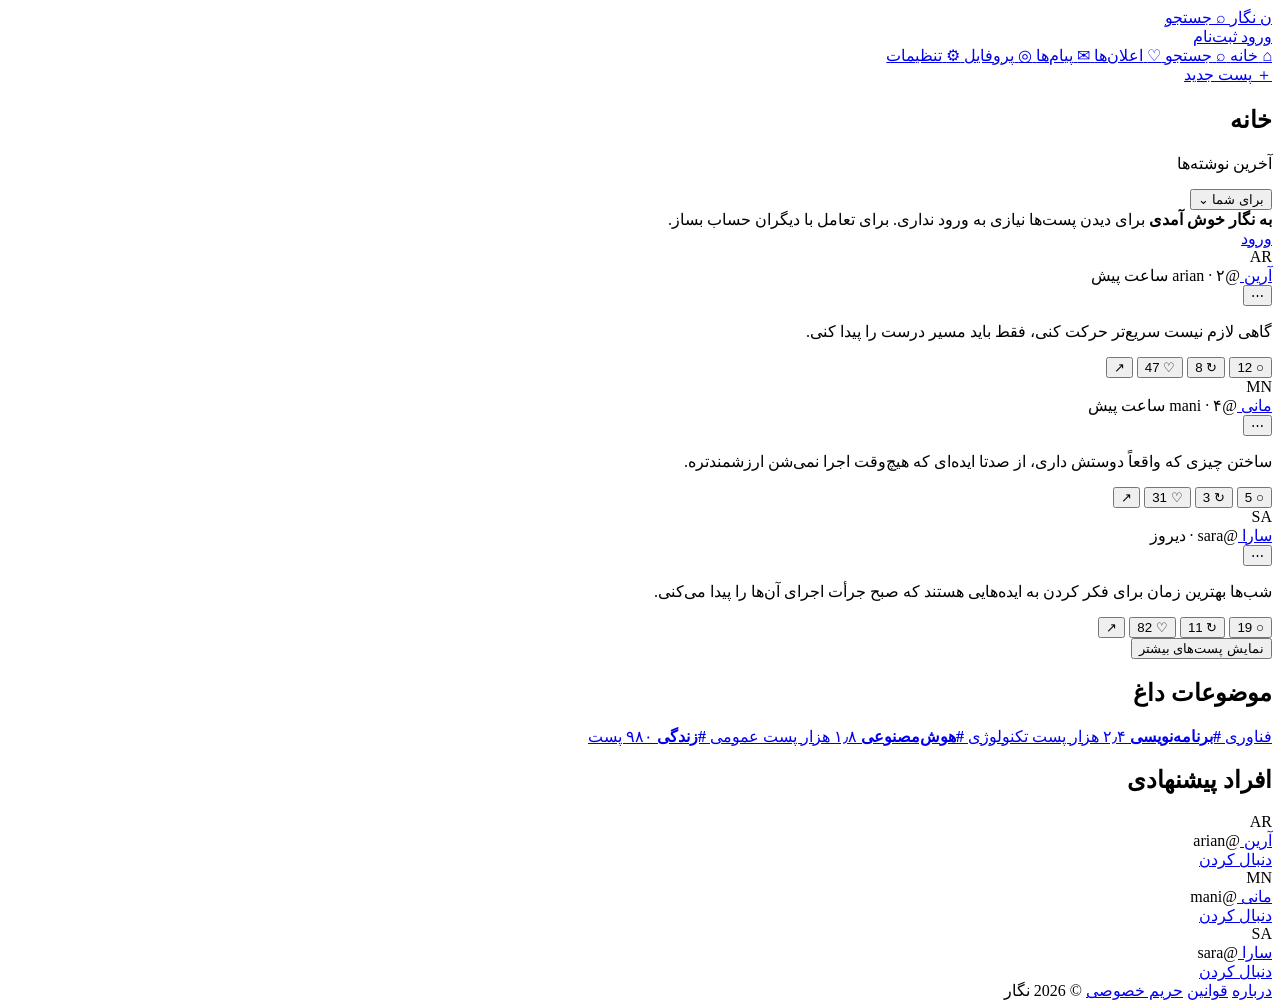
==== index.html @ 7cd040e2 "Create index.html with Persian social network homepage" ====
<!DOCTYPE html>
<html lang="fa" dir="rtl">

<head>
    <meta charset="UTF-8">
    <meta name="viewport" content="width=device-width, initial-scale=1.0">

    <title>نگار — خانه</title>

    <meta
        name="description"
        content="نگار — یک شبکه اجتماعی ساده برای اشتراک‌گذاری افکار و گفتگو."
    >

    <link rel="stylesheet" href="css/style.css">
</head>

<body>

    <div class="app">

        <!-- =========================
             HEADER
        ========================== -->
        <header class="site-header">

            <div class="header-inner">

                <a href="index.html" class="brand" aria-label="صفحه اصلی">
                    <span class="brand-mark">ن</span>
                    <span class="brand-name">نگار</span>
                </a>

                <a href="search.html" class="header-search">
                    <span class="header-search-icon">⌕</span>
                    <span class="header-search-text">جستجو</span>
                </a>

                <div class="header-actions">

                    <a href="login.html" class="header-login">
                        ورود
                    </a>

                    <a href="login.html" class="header-signup">
                        ثبت‌نام
                    </a>

                </div>

            </div>

        </header>


        <!-- =========================
             MAIN
        ========================== -->
        <main class="main-layout">


            <!-- =========================
                 SIDEBAR
            ========================== -->
            <aside class="sidebar">

                <nav class="main-nav" aria-label="منوی اصلی">

                    <a href="index.html" class="nav-item active">
                        <span class="nav-icon">⌂</span>
                        <span class="nav-label">خانه</span>
                    </a>

                    <a href="search.html" class="nav-item">
                        <span class="nav-icon">⌕</span>
                        <span class="nav-label">جستجو</span>
                    </a>

                    <a href="login.html" class="nav-item">
                        <span class="nav-icon">♡</span>
                        <span class="nav-label">اعلان‌ها</span>
                    </a>

                    <a href="login.html" class="nav-item">
                        <span class="nav-icon">✉</span>
                        <span class="nav-label">پیام‌ها</span>
                    </a>

                    <a href="profile.html" class="nav-item">
                        <span class="nav-icon">◎</span>
                        <span class="nav-label">پروفایل</span>
                    </a>

                    <a href="login.html" class="nav-item">
                        <span class="nav-icon">⚙</span>
                        <span class="nav-label">تنظیمات</span>
                    </a>

                </nav>


                <a href="login.html" class="create-post-button">
                    <span class="create-post-icon">＋</span>
                    <span>پست جدید</span>
                </a>

            </aside>


            <!-- =========================
                 FEED
            ========================== -->
            <section class="feed" aria-label="فید پست‌ها">

                <div class="feed-header">

                    <div>
                        <h1>خانه</h1>
                        <p>آخرین نوشته‌ها</p>
                    </div>

                    <button
                        type="button"
                        class="feed-filter"
                        aria-label="تغییر فیلتر فید"
                    >
                        برای شما
                        <span>⌄</span>
                    </button>

                </div>


                <!-- =========================
                     GUEST NOTICE
                ========================== -->
                <div class="guest-notice">

                    <div class="guest-notice-content">

                        <strong>به نگار خوش آمدی</strong>

                        <span>
                            برای دیدن پست‌ها نیازی به ورود نداری.
                            برای تعامل با دیگران حساب بساز.
                        </span>

                    </div>

                    <a href="login.html" class="guest-notice-action">
                        ورود
                    </a>

                </div>


                <!-- =========================
                     POSTS
                ========================== -->
                <div class="posts">


                    <!-- POST 01 -->
                    <article class="post" data-post-id="1">

                        <div class="post-avatar">
                            <span>AR</span>
                        </div>

                        <div class="post-content">

                            <header class="post-header">

                                <div class="post-author">

                                    <a href="profile.html" class="author-name">
                                        آرین
                                    </a>

                                    <span class="author-username">
                                        @arian
                                    </span>

                                    <span class="post-dot">·</span>

                                    <time datetime="2026-09-11T10:30:00">
                                        ۲ ساعت پیش
                                    </time>

                                </div>

                                <button
                                    type="button"
                                    class="post-more"
                                    aria-label="گزینه‌های بیشتر"
                                >
                                    ⋯
                                </button>

                            </header>


                            <div class="post-text">

                                <p>
                                    گاهی لازم نیست سریع‌تر حرکت کنی،
                                    فقط باید مسیر درست را پیدا کنی.
                                </p>

                            </div>


                            <footer class="post-actions">

                                <button
                                    type="button"
                                    class="post-action comment-action"
                                    data-action="comment"
                                >
                                    <span class="action-icon">○</span>
                                    <span class="action-count">12</span>
                                </button>

                                <button
                                    type="button"
                                    class="post-action repost-action"
                                    data-action="repost"
                                >
                                    <span class="action-icon">↻</span>
                                    <span class="action-count">8</span>
                                </button>

                                <button
                                    type="button"
                                    class="post-action like-action"
                                    data-action="like"
                                >
                                    <span class="action-icon">♡</span>
                                    <span class="action-count">47</span>
                                </button>

                                <button
                                    type="button"
                                    class="post-action share-action"
                                    data-action="share"
                                    aria-label="اشتراک‌گذاری"
                                >
                                    <span class="action-icon">↗</span>
                                </button>

                            </footer>

                        </div>

                    </article>


                    <!-- POST 02 -->
                    <article class="post" data-post-id="2">

                        <div class="post-avatar">
                            <span>MN</span>
                        </div>

                        <div class="post-content">

                            <header class="post-header">

                                <div class="post-author">

                                    <a href="profile.html" class="author-name">
                                        مانی
                                    </a>

                                    <span class="author-username">
                                        @mani
                                    </span>

                                    <span class="post-dot">·</span>

                                    <time datetime="2026-09-11T08:15:00">
                                        ۴ ساعت پیش
                                    </time>

                                </div>

                                <button
                                    type="button"
                                    class="post-more"
                                    aria-label="گزینه‌های بیشتر"
                                >
                                    ⋯
                                </button>

                            </header>


                            <div class="post-text">

                                <p>
                                    ساختن چیزی که واقعاً دوستش داری،
                                    از صدتا ایده‌ای که هیچ‌وقت اجرا نمی‌شن
                                    ارزشمندتره.
                                </p>

                            </div>


                            <footer class="post-actions">

                                <button
                                    type="button"
                                    class="post-action comment-action"
                                    data-action="comment"
                                >
                                    <span class="action-icon">○</span>
                                    <span class="action-count">5</span>
                                </button>

                                <button
                                    type="button"
                                    class="post-action repost-action"
                                    data-action="repost"
                                >
                                    <span class="action-icon">↻</span>
                                    <span class="action-count">3</span>
                                </button>

                                <button
                                    type="button"
                                    class="post-action like-action"
                                    data-action="like"
                                >
                                    <span class="action-icon">♡</span>
                                    <span class="action-count">31</span>
                                </button>

                                <button
                                    type="button"
                                    class="post-action share-action"
                                    data-action="share"
                                    aria-label="اشتراک‌گذاری"
                                >
                                    <span class="action-icon">↗</span>
                                </button>

                            </footer>

                        </div>

                    </article>


                    <!-- POST 03 -->
                    <article class="post" data-post-id="3">

                        <div class="post-avatar">
                            <span>SA</span>
                        </div>

                        <div class="post-content">

                            <header class="post-header">

                                <div class="post-author">

                                    <a href="profile.html" class="author-name">
                                        سارا
                                    </a>

                                    <span class="author-username">
                                        @sara
                                    </span>

                                    <span class="post-dot">·</span>

                                    <time datetime="2026-09-10T21:45:00">
                                        دیروز
                                    </time>

                                </div>

                                <button
                                    type="button"
                                    class="post-more"
                                    aria-label="گزینه‌های بیشتر"
                                >
                                    ⋯
                                </button>

                            </header>


                            <div class="post-text">

                                <p>
                                    شب‌ها بهترین زمان برای فکر کردن به
                                    ایده‌هایی هستند که صبح جرأت اجرای آن‌ها
                                    را پیدا می‌کنی.
                                </p>

                            </div>


                            <footer class="post-actions">

                                <button
                                    type="button"
                                    class="post-action comment-action"
                                    data-action="comment"
                                >
                                    <span class="action-icon">○</span>
                                    <span class="action-count">19</span>
                                </button>

                                <button
                                    type="button"
                                    class="post-action repost-action"
                                    data-action="repost"
                                >
                                    <span class="action-icon">↻</span>
                                    <span class="action-count">11</span>
                                </button>

                                <button
                                    type="button"
                                    class="post-action like-action"
                                    data-action="like"
                                >
                                    <span class="action-icon">♡</span>
                                    <span class="action-count">82</span>
                                </button>

                                <button
                                    type="button"
                                    class="post-action share-action"
                                    data-action="share"
                                    aria-label="اشتراک‌گذاری"
                                >
                                    <span class="action-icon">↗</span>
                                </button>

                            </footer>

                        </div>

                    </article>

                </div>


                <div class="feed-loading">

                    <button
                        type="button"
                        class="load-more"
                    >
                        نمایش پست‌های بیشتر
                    </button>

                </div>

            </section>


            <!-- =========================
                 RIGHT PANEL
            ========================== -->
            <aside class="right-panel">


                <!-- TRENDING -->
                <section class="panel-card">

                    <div class="panel-header">
                        <h2>موضوعات داغ</h2>
                    </div>


                    <a href="search.html?q=برنامه‌نویسی" class="trend-item">

                        <span class="trend-category">
                            فناوری
                        </span>

                        <strong>
                            #برنامه‌نویسی
                        </strong>

                        <span class="trend-count">
                            ۲٫۴ هزار پست
                        </span>

                    </a>


                    <a href="search.html?q=هوش‌مصنوعی" class="trend-item">

                        <span class="trend-category">
                            تکنولوژی
                        </span>

                        <strong>
                            #هوش‌مصنوعی
                        </strong>

                        <span class="trend-count">
                            ۱٫۸ هزار پست
                        </span>

                    </a>


                    <a href="search.html?q=زندگی" class="trend-item">

                        <span class="trend-category">
                            عمومی
                        </span>

                        <strong>
                            #زندگی
                        </strong>

                        <span class="trend-count">
                            ۹۸۰ پست
                        </span>

                    </a>

                </section>


                <!-- SUGGESTED USERS -->
                <section class="panel-card">

                    <div class="panel-header">
                        <h2>افراد پیشنهادی</h2>
                    </div>


                    <div class="suggested-user">

                        <div class="suggested-avatar">
                            AR
                        </div>

                        <div class="suggested-info">

                            <a href="profile.html">
                                آرین
                            </a>

                            <span>
                                @arian
                            </span>

                        </div>

                        <a href="login.html" class="follow-button">
                            دنبال کردن
                        </a>

                    </div>


                    <div class="suggested-user">

                        <div class="suggested-avatar">
                            MN
                        </div>

                        <div class="suggested-info">

                            <a href="profile.html">
                                مانی
                            </a>

                            <span>
                                @mani
                            </span>

                        </div>

                        <a href="login.html" class="follow-button">
                            دنبال کردن
                        </a>

                    </div>


                    <div class="suggested-user">

                        <div class="suggested-avatar">
                            SA
                        </div>

                        <div class="suggested-info">

                            <a href="profile.html">
                                سارا
                            </a>

                            <span>
                                @sara
                            </span>

                        </div>

                        <a href="login.html" class="follow-button">
                            دنبال کردن
                        </a>

                    </div>

                </section>


                <!-- FOOTER -->
                <footer class="site-footer">

                    <a href="#">درباره</a>
                    <a href="#">قوانین</a>
                    <a href="#">حریم خصوصی</a>

                    <span>
                        © 2026 نگار
                    </span>

                </footer>

            </aside>

        </main>

    </div>


    <!-- =========================
         LOGIN REQUIRED MODAL
    ========================== -->
    <div
        class="modal-overlay"
        id="login-modal"
        hidden
        aria-hidden="true"
    >

        <div
            class="modal"
            role="dialog"
            aria-modal="true"
            aria-labelledby="login-modal-title"
        >

            <button
                type="button"
                class="modal-close"
                aria-label="بستن"
            >
                ×
            </button>

            <div class="modal-icon">
                ن
            </div>

            <h2 id="login-modal-title">
                برای ادامه وارد شو
            </h2>

            <p>
                برای لایک، کامنت، دنبال کردن و استفاده از امکانات بیشتر
                باید وارد حساب کاربری خودت شوی.
            </p>

            <div class="modal-actions">

                <a href="login.html" class="modal-primary">
                    ورود
                </a>

                <a href="login.html" class="modal-secondary">
                    ساخت حساب
                </a>

            </div>

        </div>

    </div>


    <script src="js/app.js" defer></script>

</body>

</html>
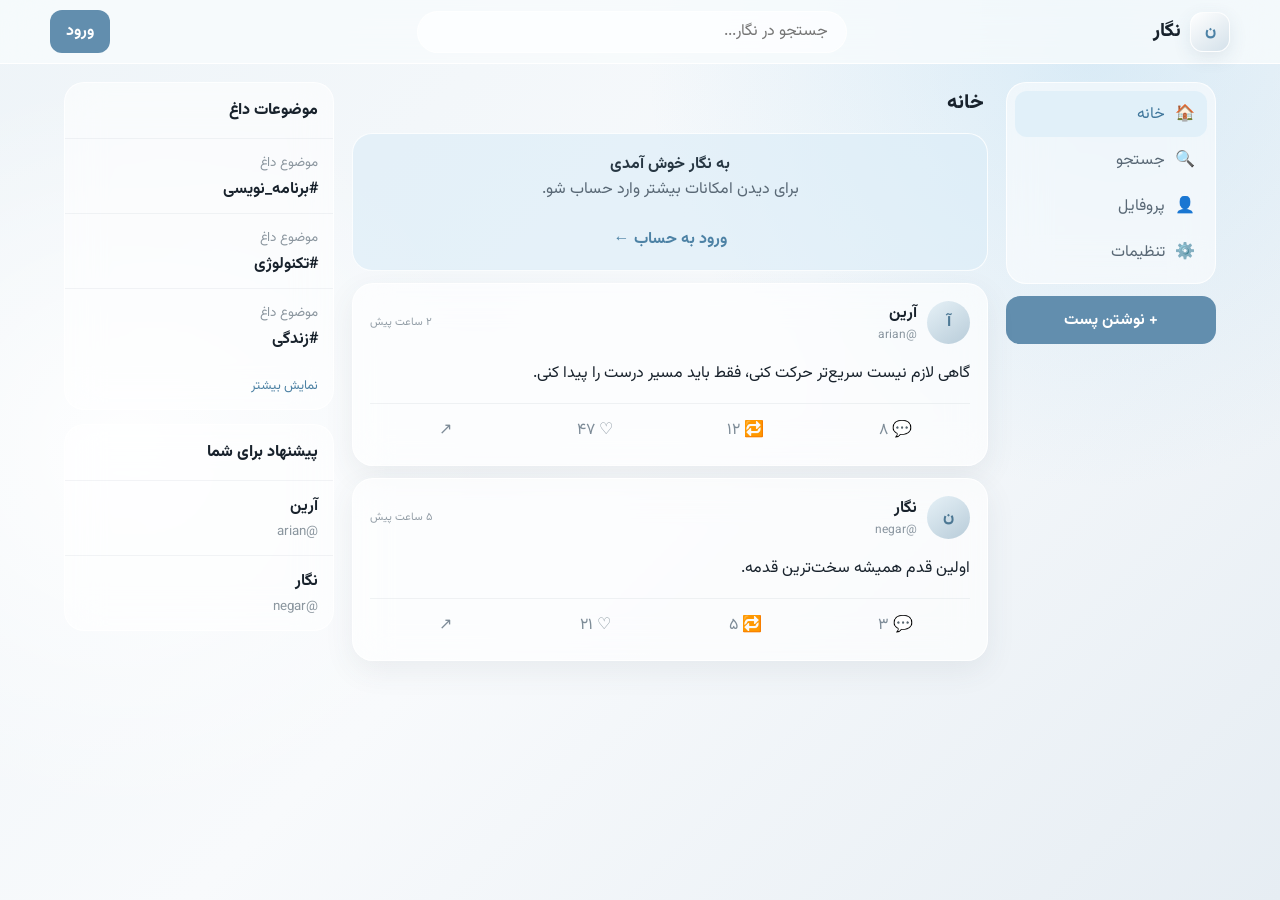
==== commit 3111e6c3: "Update index.html" ====
--- a/index.html
+++ b/index.html
@@ -1,697 +1,693 @@
 <!DOCTYPE html>
 <html lang="fa" dir="rtl">
-
 <head>
-    <meta charset="UTF-8">
-    <meta name="viewport" content="width=device-width, initial-scale=1.0">
-
-    <title>نگار — خانه</title>
-
-    <meta
-        name="description"
-        content="نگار — یک شبکه اجتماعی ساده برای اشتراک‌گذاری افکار و گفتگو."
-    >
-
-    <link rel="stylesheet" href="css/style.css">
+<meta charset="UTF-8">
+<meta name="viewport" content="width=device-width, initial-scale=1.0">
+<meta name="theme-color" content="#edf3f8">
+<title>نگار | خانه</title>
+
+<style>
+@import url('https://fonts.googleapis.com/css2?family=Vazirmatn:wght@400;500;600;700;800&display=swap');
+
+*{
+    box-sizing:border-box;
+    margin:0;
+    padding:0;
+}
+
+html,body{
+    width:100%;
+    min-height:100%;
+    overflow-x:hidden;
+}
+
+body{
+    font-family:"Vazirmatn",Tahoma,sans-serif;
+    color:#18222c;
+    background:
+        radial-gradient(circle at 85% 5%,rgba(153,204,234,.32),transparent 32%),
+        radial-gradient(circle at 10% 50%,rgba(255,255,255,.9),transparent 30%),
+        linear-gradient(135deg,#eef4f8,#f8fafc 50%,#e6edf3);
+}
+
+button,input{
+    font:inherit;
+}
+
+button{
+    border:0;
+    cursor:pointer;
+}
+
+a{
+    text-decoration:none;
+    color:inherit;
+}
+
+/* HEADER */
+
+.header{
+    position:sticky;
+    top:0;
+    z-index:50;
+    width:100%;
+    height:64px;
+    padding:8px 14px;
+    background:rgba(248,251,253,.78);
+    border-bottom:1px solid rgba(255,255,255,.9);
+    backdrop-filter:blur(22px);
+    -webkit-backdrop-filter:blur(22px);
+}
+
+.header-inner{
+    width:100%;
+    max-width:1180px;
+    height:100%;
+    margin:auto;
+    display:flex;
+    align-items:center;
+    gap:12px;
+}
+
+.logo{
+    flex:0 0 auto;
+    display:flex;
+    align-items:center;
+    gap:9px;
+}
+
+.logo-icon{
+    width:40px;
+    height:40px;
+    display:grid;
+    place-items:center;
+    border-radius:13px;
+    background:linear-gradient(145deg,#fff,#d4e1ea);
+    border:1px solid rgba(255,255,255,.9);
+    box-shadow:0 6px 18px rgba(70,100,120,.12);
+    color:#4c82a6;
+    font-weight:800;
+}
+
+.logo-name{
+    font-size:19px;
+    font-weight:800;
+}
+
+.header-search{
+    flex:1;
+    max-width:430px;
+    margin:auto;
+}
+
+.header-search input{
+    width:100%;
+    height:42px;
+    padding:0 18px;
+    border-radius:999px;
+    border:1px solid rgba(255,255,255,.85);
+    background:rgba(255,255,255,.58);
+    outline:none;
+}
+
+.header-search input:focus{
+    background:#fff;
+    border-color:rgba(75,135,175,.3);
+}
+
+.login-button{
+    flex:0 0 auto;
+    padding:9px 16px;
+    border-radius:12px;
+    background:#628eae;
+    color:#fff;
+    font-weight:700;
+}
+
+/* PAGE */
+
+.page{
+    width:100%;
+    max-width:1180px;
+    margin:auto;
+    padding:18px 14px 100px;
+}
+
+.layout{
+    display:grid;
+    grid-template-columns:210px minmax(0,1fr) 270px;
+    gap:18px;
+    align-items:start;
+}
+
+/* SIDEBAR */
+
+.sidebar{
+    position:sticky;
+    top:82px;
+}
+
+.menu{
+    padding:8px;
+    border-radius:20px;
+    background:rgba(255,255,255,.52);
+    border:1px solid rgba(255,255,255,.8);
+    backdrop-filter:blur(20px);
+}
+
+.menu-item{
+    width:100%;
+    min-height:46px;
+    display:flex;
+    align-items:center;
+    gap:10px;
+    padding:8px 12px;
+    border-radius:12px;
+    background:transparent;
+    color:#596875;
+    text-align:right;
+}
+
+.menu-item:hover,
+.menu-item.active{
+    background:rgba(220,237,248,.72);
+    color:#3f769b;
+}
+
+.create{
+    width:100%;
+    height:48px;
+    margin-top:12px;
+    border-radius:14px;
+    background:#628eae;
+    color:#fff;
+    font-weight:700;
+}
+
+/* FEED */
+
+.feed{
+    min-width:0;
+}
+
+.feed-title{
+    padding:5px 4px 14px;
+    font-size:20px;
+    font-weight:800;
+}
+
+.guest{
+    padding:18px;
+    margin-bottom:12px;
+    border-radius:20px;
+    background:rgba(220,237,248,.65);
+    border:1px solid rgba(255,255,255,.85);
+    text-align:center;
+    color:#596875;
+}
+
+.guest strong{
+    color:#273743;
+}
+
+.post{
+    width:100%;
+    margin-bottom:12px;
+    padding:17px;
+    border-radius:21px;
+    background:rgba(255,255,255,.62);
+    border:1px solid rgba(255,255,255,.85);
+    box-shadow:0 10px 30px rgba(60,80,95,.08);
+    backdrop-filter:blur(18px);
+    -webkit-backdrop-filter:blur(18px);
+}
+
+.post-head{
+    display:flex;
+    align-items:center;
+    gap:10px;
+}
+
+.avatar{
+    flex:0 0 auto;
+    width:43px;
+    height:43px;
+    display:grid;
+    place-items:center;
+    border-radius:50%;
+    background:linear-gradient(145deg,#e6f1f7,#b8ccd9);
+    color:#4d7894;
+    font-weight:800;
+}
+
+.author{
+    min-width:0;
+}
+
+.author-name{
+    font-weight:700;
+}
+
+.author-user{
+    color:#8a96a0;
+    font-size:12px;
+}
+
+.post-time{
+    margin-right:auto;
+    color:#929da6;
+    font-size:11px;
+}
+
+.post-text{
+    margin-top:14px;
+    line-height:2;
+    overflow-wrap:anywhere;
+}
+
+.actions{
+    display:grid;
+    grid-template-columns:repeat(4,1fr);
+    margin-top:13px;
+    padding-top:8px;
+    border-top:1px solid rgba(100,120,135,.09);
+}
+
+.action{
+    height:36px;
+    border-radius:10px;
+    background:transparent;
+    color:#7d8b97;
+}
+
+.action:hover{
+    background:rgba(255,255,255,.65);
+    color:#4f85a8;
+}
+
+/* RIGHT */
+
+.right{
+    position:sticky;
+    top:82px;
+}
+
+.panel{
+    overflow:hidden;
+    margin-bottom:14px;
+    border-radius:20px;
+    background:rgba(255,255,255,.55);
+    border:1px solid rgba(255,255,255,.8);
+    backdrop-filter:blur(18px);
+}
+
+.panel-title{
+    padding:15px;
+    font-weight:800;
+}
+
+.trend{
+    padding:11px 15px;
+    border-top:1px solid rgba(100,120,135,.08);
+}
+
+.trend small{
+    color:#8b969f;
+}
+
+.trend b{
+    display:block;
+    margin-top:2px;
+}
+
+.more{
+    display:block;
+    padding:13px 15px;
+    color:#4e82a4;
+    font-size:13px;
+}
+
+/* MOBILE NAV */
+
+.mobile-nav{
+    display:none;
+}
+
+/* RESPONSIVE */
+
+@media(max-width:1050px){
+    .layout{
+        grid-template-columns:190px minmax(0,1fr);
+    }
+
+    .right{
+        display:none;
+    }
+}
+
+@media(max-width:760px){
+    .header{
+        height:60px;
+    }
+
+    .header-search{
+        display:none;
+    }
+
+    .page{
+        padding:12px 8px 88px;
+    }
+
+    .layout{
+        display:block;
+    }
+
+    .sidebar{
+        display:none;
+    }
+
+    .feed-title{
+        font-size:18px;
+    }
+
+    .post{
+        padding:14px;
+        border-radius:18px;
+    }
+
+    .mobile-nav{
+        position:fixed;
+        z-index:100;
+        display:flex;
+        align-items:center;
+        justify-content:space-around;
+        right:8px;
+        left:8px;
+        bottom:8px;
+        height:64px;
+        border-radius:21px;
+        background:rgba(248,252,254,.88);
+        border:1px solid rgba(255,255,255,.95);
+        box-shadow:0 12px 35px rgba(50,70,85,.18);
+        backdrop-filter:blur(22px);
+        -webkit-backdrop-filter:blur(22px);
+    }
+
+    .mobile-nav a{
+        min-width:58px;
+        height:52px;
+        display:flex;
+        flex-direction:column;
+        align-items:center;
+        justify-content:center;
+        gap:1px;
+        color:#75838f;
+        font-size:10px;
+        border-radius:14px;
+    }
+
+    .mobile-nav a.active{
+        background:#e0edf5;
+        color:#4b80a4;
+    }
+
+    .mobile-nav span:first-child{
+        font-size:20px;
+    }
+}
+
+@media(max-width:390px){
+    .logo-name{
+        display:none;
+    }
+
+    .login-button{
+        padding:8px 12px;
+        font-size:12px;
+    }
+}
+</style>
 </head>
 
 <body>
 
-    <div class="app">
-
-        <!-- =========================
-             HEADER
-        ========================== -->
-        <header class="site-header">
-
-            <div class="header-inner">
-
-                <a href="index.html" class="brand" aria-label="صفحه اصلی">
-                    <span class="brand-mark">ن</span>
-                    <span class="brand-name">نگار</span>
-                </a>
-
-                <a href="search.html" class="header-search">
-                    <span class="header-search-icon">⌕</span>
-                    <span class="header-search-text">جستجو</span>
-                </a>
-
-                <div class="header-actions">
-
-                    <a href="login.html" class="header-login">
-                        ورود
-                    </a>
-
-                    <a href="login.html" class="header-signup">
-                        ثبت‌نام
-                    </a>
-
+<header class="header">
+    <div class="header-inner">
+
+        <a class="logo" href="index.html">
+            <div class="logo-icon">ن</div>
+            <div class="logo-name">نگار</div>
+        </a>
+
+        <div class="header-search">
+            <input
+                type="search"
+                placeholder="جستجو در نگار..."
+                onclick="location.href='search.html'"
+            >
+        </div>
+
+        <button class="login-button" onclick="location.href='login.html'">
+            ورود
+        </button>
+
+    </div>
+</header>
+
+<main class="page">
+
+<div class="layout">
+
+    <aside class="sidebar">
+
+        <nav class="menu">
+
+            <button class="menu-item active">
+                🏠
+                <span>خانه</span>
+            </button>
+
+            <button class="menu-item" onclick="location.href='search.html'">
+                🔍
+                <span>جستجو</span>
+            </button>
+
+            <button class="menu-item" onclick="location.href='profile.html'">
+                👤
+                <span>پروفایل</span>
+            </button>
+
+            <button class="menu-item" onclick="loginRequired()">
+                ⚙️
+                <span>تنظیمات</span>
+            </button>
+
+        </nav>
+
+        <button class="create" onclick="loginRequired()">
+            + نوشتن پست
+        </button>
+
+    </aside>
+
+    <section class="feed">
+
+        <div class="feed-title">
+            خانه
+        </div>
+
+        <div class="guest">
+            <strong>به نگار خوش آمدی</strong>
+            <br>
+            برای دیدن امکانات بیشتر وارد حساب شو.
+            <br><br>
+            <button onclick="location.href='login.html'"
+                    style="background:none;color:#4d82a5;font-weight:700">
+                ورود به حساب ←
+            </button>
+        </div>
+
+        <article class="post">
+
+            <div class="post-head">
+                <div class="avatar">آ</div>
+
+                <div class="author">
+                    <div class="author-name">آرین</div>
+                    <div class="author-user">@arian</div>
                 </div>
 
-            </div>
-
-        </header>
-
-
-        <!-- =========================
-             MAIN
-        ========================== -->
-        <main class="main-layout">
-
-
-            <!-- =========================
-                 SIDEBAR
-            ========================== -->
-            <aside class="sidebar">
-
-                <nav class="main-nav" aria-label="منوی اصلی">
-
-                    <a href="index.html" class="nav-item active">
-                        <span class="nav-icon">⌂</span>
-                        <span class="nav-label">خانه</span>
-                    </a>
-
-                    <a href="search.html" class="nav-item">
-                        <span class="nav-icon">⌕</span>
-                        <span class="nav-label">جستجو</span>
-                    </a>
-
-                    <a href="login.html" class="nav-item">
-                        <span class="nav-icon">♡</span>
-                        <span class="nav-label">اعلان‌ها</span>
-                    </a>
-
-                    <a href="login.html" class="nav-item">
-                        <span class="nav-icon">✉</span>
-                        <span class="nav-label">پیام‌ها</span>
-                    </a>
-
-                    <a href="profile.html" class="nav-item">
-                        <span class="nav-icon">◎</span>
-                        <span class="nav-label">پروفایل</span>
-                    </a>
-
-                    <a href="login.html" class="nav-item">
-                        <span class="nav-icon">⚙</span>
-                        <span class="nav-label">تنظیمات</span>
-                    </a>
-
-                </nav>
-
-
-                <a href="login.html" class="create-post-button">
-                    <span class="create-post-icon">＋</span>
-                    <span>پست جدید</span>
-                </a>
-
-            </aside>
-
-
-            <!-- =========================
-                 FEED
-            ========================== -->
-            <section class="feed" aria-label="فید پست‌ها">
-
-                <div class="feed-header">
-
-                    <div>
-                        <h1>خانه</h1>
-                        <p>آخرین نوشته‌ها</p>
-                    </div>
-
-                    <button
-                        type="button"
-                        class="feed-filter"
-                        aria-label="تغییر فیلتر فید"
-                    >
-                        برای شما
-                        <span>⌄</span>
-                    </button>
-
+                <div class="post-time">
+                    ۲ ساعت پیش
                 </div>
-
-
-                <!-- =========================
-                     GUEST NOTICE
-                ========================== -->
-                <div class="guest-notice">
-
-                    <div class="guest-notice-content">
-
-                        <strong>به نگار خوش آمدی</strong>
-
-                        <span>
-                            برای دیدن پست‌ها نیازی به ورود نداری.
-                            برای تعامل با دیگران حساب بساز.
-                        </span>
-
-                    </div>
-
-                    <a href="login.html" class="guest-notice-action">
-                        ورود
-                    </a>
-
+            </div>
+
+            <div class="post-text">
+                گاهی لازم نیست سریع‌تر حرکت کنی،
+                فقط باید مسیر درست را پیدا کنی.
+            </div>
+
+            <div class="actions">
+
+                <button class="action" onclick="loginRequired()">
+                    💬 ۸
+                </button>
+
+                <button class="action" onclick="loginRequired()">
+                    🔁 ۱۲
+                </button>
+
+                <button class="action" onclick="loginRequired()">
+                    ♡ ۴۷
+                </button>
+
+                <button class="action" onclick="sharePost()">
+                    ↗
+                </button>
+
+            </div>
+
+        </article>
+
+        <article class="post">
+
+            <div class="post-head">
+                <div class="avatar">ن</div>
+
+                <div class="author">
+                    <div class="author-name">نگار</div>
+                    <div class="author-user">@negar</div>
                 </div>
 
-
-                <!-- =========================
-                     POSTS
-                ========================== -->
-                <div class="posts">
-
-
-                    <!-- POST 01 -->
-                    <article class="post" data-post-id="1">
-
-                        <div class="post-avatar">
-                            <span>AR</span>
-                        </div>
-
-                        <div class="post-content">
-
-                            <header class="post-header">
-
-                                <div class="post-author">
-
-                                    <a href="profile.html" class="author-name">
-                                        آرین
-                                    </a>
-
-                                    <span class="author-username">
-                                        @arian
-                                    </span>
-
-                                    <span class="post-dot">·</span>
-
-                                    <time datetime="2026-09-11T10:30:00">
-                                        ۲ ساعت پیش
-                                    </time>
-
-                                </div>
-
-                                <button
-                                    type="button"
-                                    class="post-more"
-                                    aria-label="گزینه‌های بیشتر"
-                                >
-                                    ⋯
-                                </button>
-
-                            </header>
-
-
-                            <div class="post-text">
-
-                                <p>
-                                    گاهی لازم نیست سریع‌تر حرکت کنی،
-                                    فقط باید مسیر درست را پیدا کنی.
-                                </p>
-
-                            </div>
-
-
-                            <footer class="post-actions">
-
-                                <button
-                                    type="button"
-                                    class="post-action comment-action"
-                                    data-action="comment"
-                                >
-                                    <span class="action-icon">○</span>
-                                    <span class="action-count">12</span>
-                                </button>
-
-                                <button
-                                    type="button"
-                                    class="post-action repost-action"
-                                    data-action="repost"
-                                >
-                                    <span class="action-icon">↻</span>
-                                    <span class="action-count">8</span>
-                                </button>
-
-                                <button
-                                    type="button"
-                                    class="post-action like-action"
-                                    data-action="like"
-                                >
-                                    <span class="action-icon">♡</span>
-                                    <span class="action-count">47</span>
-                                </button>
-
-                                <button
-                                    type="button"
-                                    class="post-action share-action"
-                                    data-action="share"
-                                    aria-label="اشتراک‌گذاری"
-                                >
-                                    <span class="action-icon">↗</span>
-                                </button>
-
-                            </footer>
-
-                        </div>
-
-                    </article>
-
-
-                    <!-- POST 02 -->
-                    <article class="post" data-post-id="2">
-
-                        <div class="post-avatar">
-                            <span>MN</span>
-                        </div>
-
-                        <div class="post-content">
-
-                            <header class="post-header">
-
-                                <div class="post-author">
-
-                                    <a href="profile.html" class="author-name">
-                                        مانی
-                                    </a>
-
-                                    <span class="author-username">
-                                        @mani
-                                    </span>
-
-                                    <span class="post-dot">·</span>
-
-                                    <time datetime="2026-09-11T08:15:00">
-                                        ۴ ساعت پیش
-                                    </time>
-
-                                </div>
-
-                                <button
-                                    type="button"
-                                    class="post-more"
-                                    aria-label="گزینه‌های بیشتر"
-                                >
-                                    ⋯
-                                </button>
-
-                            </header>
-
-
-                            <div class="post-text">
-
-                                <p>
-                                    ساختن چیزی که واقعاً دوستش داری،
-                                    از صدتا ایده‌ای که هیچ‌وقت اجرا نمی‌شن
-                                    ارزشمندتره.
-                                </p>
-
-                            </div>
-
-
-                            <footer class="post-actions">
-
-                                <button
-                                    type="button"
-                                    class="post-action comment-action"
-                                    data-action="comment"
-                                >
-                                    <span class="action-icon">○</span>
-                                    <span class="action-count">5</span>
-                                </button>
-
-                                <button
-                                    type="button"
-                                    class="post-action repost-action"
-                                    data-action="repost"
-                                >
-                                    <span class="action-icon">↻</span>
-                                    <span class="action-count">3</span>
-                                </button>
-
-                                <button
-                                    type="button"
-                                    class="post-action like-action"
-                                    data-action="like"
-                                >
-                                    <span class="action-icon">♡</span>
-                                    <span class="action-count">31</span>
-                                </button>
-
-                                <button
-                                    type="button"
-                                    class="post-action share-action"
-                                    data-action="share"
-                                    aria-label="اشتراک‌گذاری"
-                                >
-                                    <span class="action-icon">↗</span>
-                                </button>
-
-                            </footer>
-
-                        </div>
-
-                    </article>
-
-
-                    <!-- POST 03 -->
-                    <article class="post" data-post-id="3">
-
-                        <div class="post-avatar">
-                            <span>SA</span>
-                        </div>
-
-                        <div class="post-content">
-
-                            <header class="post-header">
-
-                                <div class="post-author">
-
-                                    <a href="profile.html" class="author-name">
-                                        سارا
-                                    </a>
-
-                                    <span class="author-username">
-                                        @sara
-                                    </span>
-
-                                    <span class="post-dot">·</span>
-
-                                    <time datetime="2026-09-10T21:45:00">
-                                        دیروز
-                                    </time>
-
-                                </div>
-
-                                <button
-                                    type="button"
-                                    class="post-more"
-                                    aria-label="گزینه‌های بیشتر"
-                                >
-                                    ⋯
-                                </button>
-
-                            </header>
-
-
-                            <div class="post-text">
-
-                                <p>
-                                    شب‌ها بهترین زمان برای فکر کردن به
-                                    ایده‌هایی هستند که صبح جرأت اجرای آن‌ها
-                                    را پیدا می‌کنی.
-                                </p>
-
-                            </div>
-
-
-                            <footer class="post-actions">
-
-                                <button
-                                    type="button"
-                                    class="post-action comment-action"
-                                    data-action="comment"
-                                >
-                                    <span class="action-icon">○</span>
-                                    <span class="action-count">19</span>
-                                </button>
-
-                                <button
-                                    type="button"
-                                    class="post-action repost-action"
-                                    data-action="repost"
-                                >
-                                    <span class="action-icon">↻</span>
-                                    <span class="action-count">11</span>
-                                </button>
-
-                                <button
-                                    type="button"
-                                    class="post-action like-action"
-                                    data-action="like"
-                                >
-                                    <span class="action-icon">♡</span>
-                                    <span class="action-count">82</span>
-                                </button>
-
-                                <button
-                                    type="button"
-                                    class="post-action share-action"
-                                    data-action="share"
-                                    aria-label="اشتراک‌گذاری"
-                                >
-                                    <span class="action-icon">↗</span>
-                                </button>
-
-                            </footer>
-
-                        </div>
-
-                    </article>
-
+                <div class="post-time">
+                    ۵ ساعت پیش
                 </div>
-
-
-                <div class="feed-loading">
-
-                    <button
-                        type="button"
-                        class="load-more"
-                    >
-                        نمایش پست‌های بیشتر
-                    </button>
-
-                </div>
-
-            </section>
-
-
-            <!-- =========================
-                 RIGHT PANEL
-            ========================== -->
-            <aside class="right-panel">
-
-
-                <!-- TRENDING -->
-                <section class="panel-card">
-
-                    <div class="panel-header">
-                        <h2>موضوعات داغ</h2>
-                    </div>
-
-
-                    <a href="search.html?q=برنامه‌نویسی" class="trend-item">
-
-                        <span class="trend-category">
-                            فناوری
-                        </span>
-
-                        <strong>
-                            #برنامه‌نویسی
-                        </strong>
-
-                        <span class="trend-count">
-                            ۲٫۴ هزار پست
-                        </span>
-
-                    </a>
-
-
-                    <a href="search.html?q=هوش‌مصنوعی" class="trend-item">
-
-                        <span class="trend-category">
-                            تکنولوژی
-                        </span>
-
-                        <strong>
-                            #هوش‌مصنوعی
-                        </strong>
-
-                        <span class="trend-count">
-                            ۱٫۸ هزار پست
-                        </span>
-
-                    </a>
-
-
-                    <a href="search.html?q=زندگی" class="trend-item">
-
-                        <span class="trend-category">
-                            عمومی
-                        </span>
-
-                        <strong>
-                            #زندگی
-                        </strong>
-
-                        <span class="trend-count">
-                            ۹۸۰ پست
-                        </span>
-
-                    </a>
-
-                </section>
-
-
-                <!-- SUGGESTED USERS -->
-                <section class="panel-card">
-
-                    <div class="panel-header">
-                        <h2>افراد پیشنهادی</h2>
-                    </div>
-
-
-                    <div class="suggested-user">
-
-                        <div class="suggested-avatar">
-                            AR
-                        </div>
-
-                        <div class="suggested-info">
-
-                            <a href="profile.html">
-                                آرین
-                            </a>
-
-                            <span>
-                                @arian
-                            </span>
-
-                        </div>
-
-                        <a href="login.html" class="follow-button">
-                            دنبال کردن
-                        </a>
-
-                    </div>
-
-
-                    <div class="suggested-user">
-
-                        <div class="suggested-avatar">
-                            MN
-                        </div>
-
-                        <div class="suggested-info">
-
-                            <a href="profile.html">
-                                مانی
-                            </a>
-
-                            <span>
-                                @mani
-                            </span>
-
-                        </div>
-
-                        <a href="login.html" class="follow-button">
-                            دنبال کردن
-                        </a>
-
-                    </div>
-
-
-                    <div class="suggested-user">
-
-                        <div class="suggested-avatar">
-                            SA
-                        </div>
-
-                        <div class="suggested-info">
-
-                            <a href="profile.html">
-                                سارا
-                            </a>
-
-                            <span>
-                                @sara
-                            </span>
-
-                        </div>
-
-                        <a href="login.html" class="follow-button">
-                            دنبال کردن
-                        </a>
-
-                    </div>
-
-                </section>
-
-
-                <!-- FOOTER -->
-                <footer class="site-footer">
-
-                    <a href="#">درباره</a>
-                    <a href="#">قوانین</a>
-                    <a href="#">حریم خصوصی</a>
-
-                    <span>
-                        © 2026 نگار
-                    </span>
-
-                </footer>
-
-            </aside>
-
-        </main>
-
-    </div>
-
-
-    <!-- =========================
-         LOGIN REQUIRED MODAL
-    ========================== -->
-    <div
-        class="modal-overlay"
-        id="login-modal"
-        hidden
-        aria-hidden="true"
-    >
-
-        <div
-            class="modal"
-            role="dialog"
-            aria-modal="true"
-            aria-labelledby="login-modal-title"
-        >
-
-            <button
-                type="button"
-                class="modal-close"
-                aria-label="بستن"
-            >
-                ×
-            </button>
-
-            <div class="modal-icon">
-                ن
-            </div>
-
-            <h2 id="login-modal-title">
-                برای ادامه وارد شو
-            </h2>
-
-            <p>
-                برای لایک، کامنت، دنبال کردن و استفاده از امکانات بیشتر
-                باید وارد حساب کاربری خودت شوی.
-            </p>
-
-            <div class="modal-actions">
-
-                <a href="login.html" class="modal-primary">
-                    ورود
-                </a>
-
-                <a href="login.html" class="modal-secondary">
-                    ساخت حساب
-                </a>
-
-            </div>
+            </div>
+
+            <div class="post-text">
+                اولین قدم همیشه سخت‌ترین قدمه.
+            </div>
+
+            <div class="actions">
+                <button class="action" onclick="loginRequired()">💬 ۳</button>
+                <button class="action" onclick="loginRequired()">🔁 ۵</button>
+                <button class="action" onclick="loginRequired()">♡ ۲۱</button>
+                <button class="action" onclick="sharePost()">↗</button>
+            </div>
+
+        </article>
+
+    </section>
+
+    <aside class="right">
+
+        <div class="panel">
+
+            <div class="panel-title">
+                موضوعات داغ
+            </div>
+
+            <div class="trend">
+                <small>موضوع داغ</small>
+                <b>#برنامه_نویسی</b>
+            </div>
+
+            <div class="trend">
+                <small>موضوع داغ</small>
+                <b>#تکنولوژی</b>
+            </div>
+
+            <div class="trend">
+                <small>موضوع داغ</small>
+                <b>#زندگی</b>
+            </div>
+
+            <a class="more" href="search.html">
+                نمایش بیشتر
+            </a>
 
         </div>
 
-    </div>
-
-
-    <script src="js/app.js" defer></script>
+        <div class="panel">
+
+            <div class="panel-title">
+                پیشنهاد برای شما
+            </div>
+
+            <div class="trend">
+                <b>آرین</b>
+                <small>@arian</small>
+            </div>
+
+            <div class="trend">
+                <b>نگار</b>
+                <small>@negar</small>
+            </div>
+
+        </div>
+
+    </aside>
+
+</div>
+
+</main>
+
+<nav class="mobile-nav">
+
+    <a href="index.html" class="active">
+        <span>⌂</span>
+        <span>خانه</span>
+    </a>
+
+    <a href="search.html">
+        <span>⌕</span>
+        <span>جستجو</span>
+    </a>
+
+    <a href="#" onclick="loginRequired();return false;">
+        <span>＋</span>
+        <span>پست</span>
+    </a>
+
+    <a href="profile.html">
+        <span>◯</span>
+        <span>پروفایل</span>
+    </a>
+
+</nav>
+
+<script>
+function loginRequired(){
+    const ok = confirm(
+        "برای استفاده از این قابلیت باید وارد حساب نگار شوید.\n\nورود به حساب؟"
+    );
+
+    if(ok){
+        location.href = "login.html";
+    }
+}
+
+async function sharePost(){
+    const data = {
+        title:"نگار",
+        text:"یک پست از شبکه اجتماعی نگار",
+        url:location.href
+    };
+
+    if(navigator.share){
+        try{
+            await navigator.share(data);
+        }catch(e){}
+    }else{
+        try{
+            await navigator.clipboard.writeText(location.href);
+            alert("لینک کپی شد.");
+        }catch(e){
+            alert("لینک: " + location.href);
+        }
+    }
+}
+</script>
 
 </body>
-
-</html>+</html>
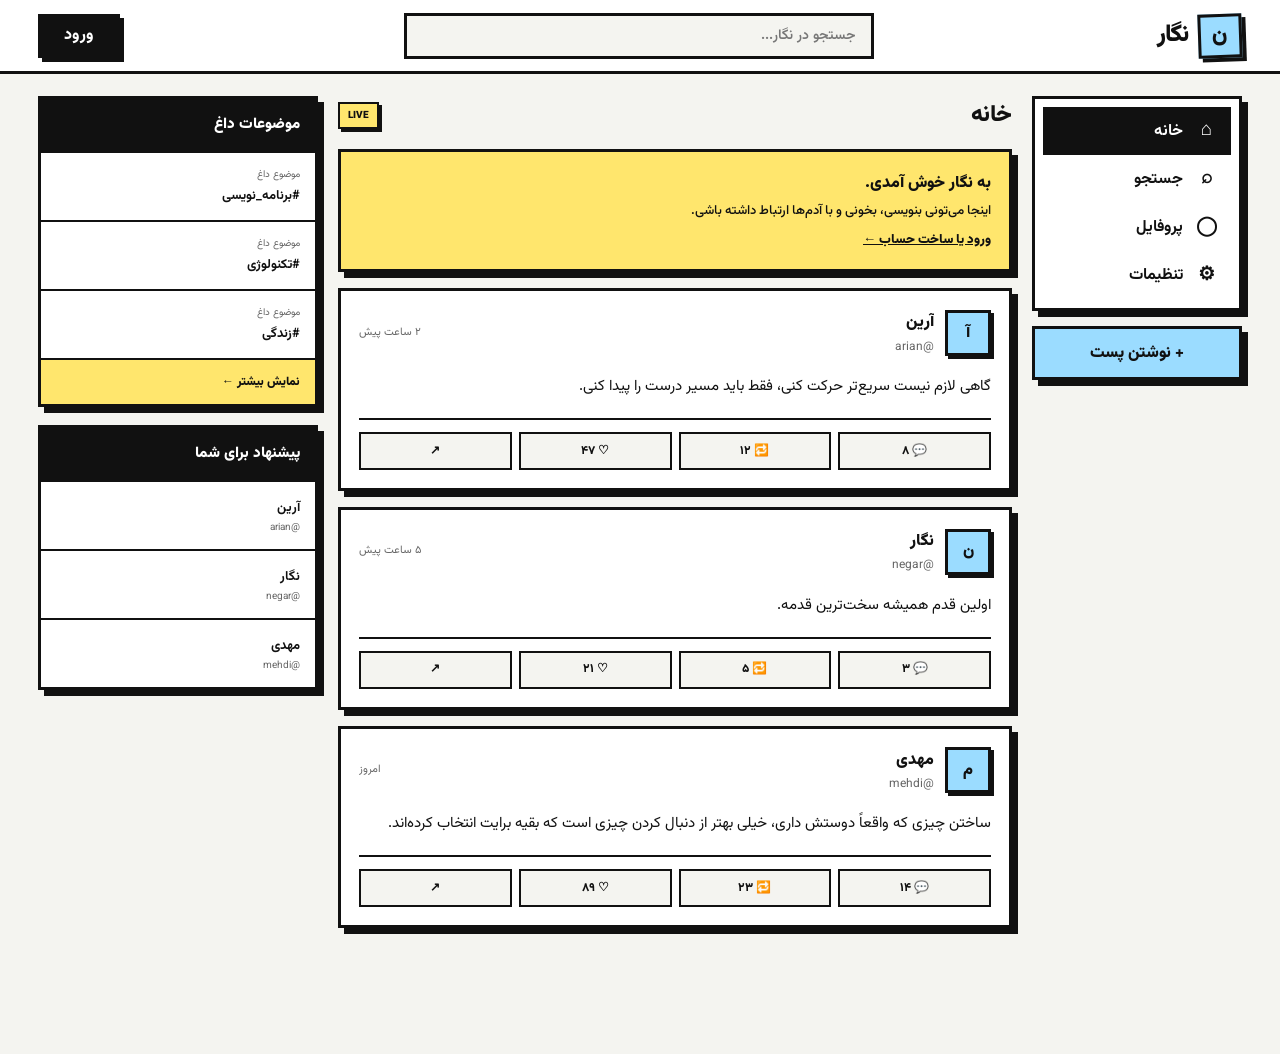
==== commit ced40a73: "Update index.html" ====
--- a/index.html
+++ b/index.html
@@ -1,693 +1,1893 @@
 <!DOCTYPE html>
 <html lang="fa" dir="rtl">
+
 <head>
-<meta charset="UTF-8">
-<meta name="viewport" content="width=device-width, initial-scale=1.0">
-<meta name="theme-color" content="#edf3f8">
-<title>نگار | خانه</title>
-
-<style>
-@import url('https://fonts.googleapis.com/css2?family=Vazirmatn:wght@400;500;600;700;800&display=swap');
-
-*{
-    box-sizing:border-box;
-    margin:0;
-    padding:0;
-}
-
-html,body{
-    width:100%;
-    min-height:100%;
-    overflow-x:hidden;
-}
-
-body{
-    font-family:"Vazirmatn",Tahoma,sans-serif;
-    color:#18222c;
-    background:
-        radial-gradient(circle at 85% 5%,rgba(153,204,234,.32),transparent 32%),
-        radial-gradient(circle at 10% 50%,rgba(255,255,255,.9),transparent 30%),
-        linear-gradient(135deg,#eef4f8,#f8fafc 50%,#e6edf3);
-}
-
-button,input{
-    font:inherit;
-}
-
-button{
-    border:0;
-    cursor:pointer;
-}
-
-a{
-    text-decoration:none;
-    color:inherit;
-}
-
-/* HEADER */
-
-.header{
-    position:sticky;
-    top:0;
-    z-index:50;
-    width:100%;
-    height:64px;
-    padding:8px 14px;
-    background:rgba(248,251,253,.78);
-    border-bottom:1px solid rgba(255,255,255,.9);
-    backdrop-filter:blur(22px);
-    -webkit-backdrop-filter:blur(22px);
-}
-
-.header-inner{
-    width:100%;
-    max-width:1180px;
-    height:100%;
-    margin:auto;
-    display:flex;
-    align-items:center;
-    gap:12px;
-}
-
-.logo{
-    flex:0 0 auto;
-    display:flex;
-    align-items:center;
-    gap:9px;
-}
-
-.logo-icon{
-    width:40px;
-    height:40px;
-    display:grid;
-    place-items:center;
-    border-radius:13px;
-    background:linear-gradient(145deg,#fff,#d4e1ea);
-    border:1px solid rgba(255,255,255,.9);
-    box-shadow:0 6px 18px rgba(70,100,120,.12);
-    color:#4c82a6;
-    font-weight:800;
-}
-
-.logo-name{
-    font-size:19px;
-    font-weight:800;
-}
-
-.header-search{
-    flex:1;
-    max-width:430px;
-    margin:auto;
-}
-
-.header-search input{
-    width:100%;
-    height:42px;
-    padding:0 18px;
-    border-radius:999px;
-    border:1px solid rgba(255,255,255,.85);
-    background:rgba(255,255,255,.58);
-    outline:none;
-}
-
-.header-search input:focus{
-    background:#fff;
-    border-color:rgba(75,135,175,.3);
-}
-
-.login-button{
-    flex:0 0 auto;
-    padding:9px 16px;
-    border-radius:12px;
-    background:#628eae;
-    color:#fff;
-    font-weight:700;
-}
-
-/* PAGE */
-
-.page{
-    width:100%;
-    max-width:1180px;
-    margin:auto;
-    padding:18px 14px 100px;
-}
-
-.layout{
-    display:grid;
-    grid-template-columns:210px minmax(0,1fr) 270px;
-    gap:18px;
-    align-items:start;
-}
-
-/* SIDEBAR */
-
-.sidebar{
-    position:sticky;
-    top:82px;
-}
-
-.menu{
-    padding:8px;
-    border-radius:20px;
-    background:rgba(255,255,255,.52);
-    border:1px solid rgba(255,255,255,.8);
-    backdrop-filter:blur(20px);
-}
-
-.menu-item{
-    width:100%;
-    min-height:46px;
-    display:flex;
-    align-items:center;
-    gap:10px;
-    padding:8px 12px;
-    border-radius:12px;
-    background:transparent;
-    color:#596875;
-    text-align:right;
-}
-
-.menu-item:hover,
-.menu-item.active{
-    background:rgba(220,237,248,.72);
-    color:#3f769b;
-}
-
-.create{
-    width:100%;
-    height:48px;
-    margin-top:12px;
-    border-radius:14px;
-    background:#628eae;
-    color:#fff;
-    font-weight:700;
-}
-
-/* FEED */
-
-.feed{
-    min-width:0;
-}
-
-.feed-title{
-    padding:5px 4px 14px;
-    font-size:20px;
-    font-weight:800;
-}
-
-.guest{
-    padding:18px;
-    margin-bottom:12px;
-    border-radius:20px;
-    background:rgba(220,237,248,.65);
-    border:1px solid rgba(255,255,255,.85);
-    text-align:center;
-    color:#596875;
-}
-
-.guest strong{
-    color:#273743;
-}
-
-.post{
-    width:100%;
-    margin-bottom:12px;
-    padding:17px;
-    border-radius:21px;
-    background:rgba(255,255,255,.62);
-    border:1px solid rgba(255,255,255,.85);
-    box-shadow:0 10px 30px rgba(60,80,95,.08);
-    backdrop-filter:blur(18px);
-    -webkit-backdrop-filter:blur(18px);
-}
-
-.post-head{
-    display:flex;
-    align-items:center;
-    gap:10px;
-}
-
-.avatar{
-    flex:0 0 auto;
-    width:43px;
-    height:43px;
-    display:grid;
-    place-items:center;
-    border-radius:50%;
-    background:linear-gradient(145deg,#e6f1f7,#b8ccd9);
-    color:#4d7894;
-    font-weight:800;
-}
-
-.author{
-    min-width:0;
-}
-
-.author-name{
-    font-weight:700;
-}
-
-.author-user{
-    color:#8a96a0;
-    font-size:12px;
-}
-
-.post-time{
-    margin-right:auto;
-    color:#929da6;
-    font-size:11px;
-}
-
-.post-text{
-    margin-top:14px;
-    line-height:2;
-    overflow-wrap:anywhere;
-}
-
-.actions{
-    display:grid;
-    grid-template-columns:repeat(4,1fr);
-    margin-top:13px;
-    padding-top:8px;
-    border-top:1px solid rgba(100,120,135,.09);
-}
-
-.action{
-    height:36px;
-    border-radius:10px;
-    background:transparent;
-    color:#7d8b97;
-}
-
-.action:hover{
-    background:rgba(255,255,255,.65);
-    color:#4f85a8;
-}
-
-/* RIGHT */
-
-.right{
-    position:sticky;
-    top:82px;
-}
-
-.panel{
-    overflow:hidden;
-    margin-bottom:14px;
-    border-radius:20px;
-    background:rgba(255,255,255,.55);
-    border:1px solid rgba(255,255,255,.8);
-    backdrop-filter:blur(18px);
-}
-
-.panel-title{
-    padding:15px;
-    font-weight:800;
-}
-
-.trend{
-    padding:11px 15px;
-    border-top:1px solid rgba(100,120,135,.08);
-}
-
-.trend small{
-    color:#8b969f;
-}
-
-.trend b{
-    display:block;
-    margin-top:2px;
-}
-
-.more{
-    display:block;
-    padding:13px 15px;
-    color:#4e82a4;
-    font-size:13px;
-}
-
-/* MOBILE NAV */
-
-.mobile-nav{
-    display:none;
-}
-
-/* RESPONSIVE */
-
-@media(max-width:1050px){
-    .layout{
-        grid-template-columns:190px minmax(0,1fr);
-    }
-
-    .right{
-        display:none;
-    }
-}
-
-@media(max-width:760px){
-    .header{
-        height:60px;
-    }
-
-    .header-search{
-        display:none;
-    }
-
-    .page{
-        padding:12px 8px 88px;
-    }
-
-    .layout{
-        display:block;
-    }
-
-    .sidebar{
-        display:none;
-    }
-
-    .feed-title{
-        font-size:18px;
-    }
-
-    .post{
-        padding:14px;
-        border-radius:18px;
-    }
-
-    .mobile-nav{
-        position:fixed;
-        z-index:100;
-        display:flex;
-        align-items:center;
-        justify-content:space-around;
-        right:8px;
-        left:8px;
-        bottom:8px;
-        height:64px;
-        border-radius:21px;
-        background:rgba(248,252,254,.88);
-        border:1px solid rgba(255,255,255,.95);
-        box-shadow:0 12px 35px rgba(50,70,85,.18);
-        backdrop-filter:blur(22px);
-        -webkit-backdrop-filter:blur(22px);
-    }
-
-    .mobile-nav a{
-        min-width:58px;
-        height:52px;
-        display:flex;
-        flex-direction:column;
-        align-items:center;
-        justify-content:center;
-        gap:1px;
-        color:#75838f;
-        font-size:10px;
-        border-radius:14px;
-    }
-
-    .mobile-nav a.active{
-        background:#e0edf5;
-        color:#4b80a4;
-    }
-
-    .mobile-nav span:first-child{
-        font-size:20px;
-    }
-}
-
-@media(max-width:390px){
-    .logo-name{
-        display:none;
-    }
-
-    .login-button{
-        padding:8px 12px;
-        font-size:12px;
-    }
-}
-</style>
+    <meta charset="UTF-8">
+    <meta name="viewport" content="width=device-width, initial-scale=1.0">
+
+    <meta name="theme-color" content="#f4f4f0">
+    <meta
+        name="description"
+        content="نگار؛ شبکه اجتماعی فارسی برای نوشتن، دیدن و ارتباط."
+    >
+
+    <title>نگار — خانه</title>
+
+    <style>
+
+        /* =========================================================
+           NEGAR — NEO BRUTALISM
+           index.html
+        ========================================================= */
+
+        @import url('https://fonts.googleapis.com/css2?family=Vazirmatn:wght@400;500;600;700;800;900&display=swap');
+
+
+        /* =========================
+           RESET
+        ========================= */
+
+        *,
+        *::before,
+        *::after {
+            box-sizing: border-box;
+            margin: 0;
+            padding: 0;
+        }
+
+        html {
+            width: 100%;
+            min-height: 100%;
+            scroll-behavior: smooth;
+        }
+
+        body {
+            width: 100%;
+            min-height: 100vh;
+            overflow-x: hidden;
+
+            font-family: "Vazirmatn", Tahoma, sans-serif;
+
+            color: #111111;
+            background: #f4f4f0;
+
+            line-height: 1.7;
+        }
+
+        button,
+        input,
+        textarea {
+            font: inherit;
+        }
+
+        button {
+            cursor: pointer;
+        }
+
+        a {
+            color: inherit;
+            text-decoration: none;
+        }
+
+
+        /* =========================
+           VARIABLES
+        ========================= */
+
+        :root {
+
+            --black: #111111;
+            --white: #ffffff;
+
+            --paper: #f4f4f0;
+            --paper-2: #e9e9e4;
+
+            --blue: #9bdcff;
+            --blue-dark: #4db8ed;
+
+            --yellow: #ffe66d;
+            --pink: #ff9ecb;
+            --green: #a7f36d;
+
+            --gray: #777777;
+            --border: 3px solid var(--black);
+
+            --shadow: 6px 6px 0 var(--black);
+            --shadow-small: 4px 4px 0 var(--black);
+        }
+
+
+        /* =========================
+           GLOBAL
+        ========================= */
+
+        ::selection {
+            background: var(--black);
+            color: var(--blue);
+        }
+
+        :focus-visible {
+            outline: 3px solid var(--blue-dark);
+            outline-offset: 3px;
+        }
+
+
+        /* =========================
+           HEADER
+        ========================= */
+
+        .topbar {
+
+            position: sticky;
+            top: 0;
+            z-index: 100;
+
+            width: 100%;
+            height: 74px;
+
+            background: var(--white);
+
+            border-bottom: var(--border);
+        }
+
+        .topbar-inner {
+
+            width: min(1240px, 100%);
+            height: 100%;
+
+            margin: 0 auto;
+            padding: 0 18px;
+
+            display: flex;
+            align-items: center;
+            gap: 18px;
+        }
+
+
+        /* LOGO */
+
+        .brand {
+
+            flex: 0 0 auto;
+
+            display: flex;
+            align-items: center;
+            gap: 10px;
+        }
+
+        .brand-icon {
+
+            width: 44px;
+            height: 44px;
+
+            display: grid;
+            place-items: center;
+
+            background: var(--blue);
+
+            border: var(--border);
+
+            box-shadow: var(--shadow-small);
+
+            font-size: 22px;
+            font-weight: 900;
+
+            transform: rotate(-2deg);
+        }
+
+        .brand-name {
+
+            font-size: 24px;
+            font-weight: 900;
+            letter-spacing: -1px;
+        }
+
+
+        /* HEADER SEARCH */
+
+        .header-search {
+
+            flex: 1;
+
+            max-width: 470px;
+
+            margin: 0 auto;
+        }
+
+        .header-search input {
+
+            width: 100%;
+            height: 46px;
+
+            padding: 0 16px;
+
+            border: var(--border);
+
+            background: var(--paper);
+
+            color: var(--black);
+
+            outline: none;
+
+            font-size: 14px;
+            font-weight: 600;
+        }
+
+        .header-search input::placeholder {
+            color: #777;
+        }
+
+        .header-search input:focus {
+
+            background: var(--blue);
+
+            box-shadow: var(--shadow-small);
+        }
+
+
+        /* LOGIN */
+
+        .login-button {
+
+            flex: 0 0 auto;
+
+            min-width: 82px;
+            height: 44px;
+
+            padding: 0 15px;
+
+            border: var(--border);
+
+            background: var(--black);
+            color: var(--white);
+
+            font-weight: 800;
+
+            box-shadow: var(--shadow-small);
+
+            transition:
+                transform .12s ease,
+                box-shadow .12s ease;
+        }
+
+        .login-button:hover {
+
+            transform: translate(3px, 3px);
+
+            box-shadow: 1px 1px 0 var(--black);
+        }
+
+
+        /* =========================
+           PAGE
+        ========================= */
+
+        .page {
+
+            width: min(1240px, 100%);
+
+            margin: 0 auto;
+
+            padding: 22px 18px 110px;
+        }
+
+
+        /* =========================
+           DESKTOP LAYOUT
+        ========================= */
+
+        .layout {
+
+            display: grid;
+
+            grid-template-columns:
+                210px
+                minmax(0, 1fr)
+                280px;
+
+            gap: 20px;
+
+            align-items: start;
+        }
+
+
+        /* =========================
+           SIDEBAR
+        ========================= */
+
+        .sidebar {
+
+            position: sticky;
+            top: 94px;
+
+            min-width: 0;
+        }
+
+        .menu {
+
+            width: 100%;
+
+            padding: 8px;
+
+            background: var(--white);
+
+            border: var(--border);
+
+            box-shadow: var(--shadow);
+        }
+
+        .menu-item {
+
+            width: 100%;
+            min-height: 48px;
+
+            display: flex;
+            align-items: center;
+
+            gap: 11px;
+
+            padding: 8px 12px;
+
+            border: 0;
+
+            background: transparent;
+
+            color: var(--black);
+
+            text-align: right;
+
+            font-weight: 700;
+
+            transition: .12s ease;
+        }
+
+        .menu-item:hover {
+
+            background: var(--blue);
+
+            padding-right: 17px;
+        }
+
+        .menu-item.active {
+
+            background: var(--black);
+            color: var(--white);
+        }
+
+        .menu-icon {
+
+            width: 25px;
+
+            font-size: 19px;
+
+            text-align: center;
+        }
+
+
+        /* CREATE BUTTON */
+
+        .create {
+
+            width: 100%;
+            height: 54px;
+
+            margin-top: 15px;
+
+            border: var(--border);
+
+            background: var(--blue);
+
+            color: var(--black);
+
+            box-shadow: var(--shadow);
+
+            font-weight: 900;
+
+            transition:
+                transform .12s ease,
+                box-shadow .12s ease;
+        }
+
+        .create:hover {
+
+            transform: translate(4px, 4px);
+
+            box-shadow: 2px 2px 0 var(--black);
+        }
+
+        .create:active {
+
+            transform: translate(6px, 6px);
+
+            box-shadow: none;
+        }
+
+
+        /* =========================
+           FEED
+        ========================= */
+
+        .feed {
+
+            min-width: 0;
+        }
+
+        .feed-title {
+
+            display: flex;
+            align-items: center;
+            justify-content: space-between;
+
+            margin-bottom: 14px;
+
+            font-size: 23px;
+            font-weight: 900;
+        }
+
+        .feed-title::after {
+
+            content: "LIVE";
+
+            padding: 3px 8px;
+
+            background: var(--yellow);
+
+            border: 2px solid var(--black);
+
+            font-size: 10px;
+            font-weight: 900;
+
+            box-shadow: 3px 3px 0 var(--black);
+        }
+
+
+        /* =========================
+           GUEST NOTICE
+        ========================= */
+
+        .guest {
+
+            margin-bottom: 16px;
+
+            padding: 18px;
+
+            background: var(--yellow);
+
+            border: var(--border);
+
+            box-shadow: var(--shadow);
+
+            font-size: 13px;
+
+            font-weight: 500;
+        }
+
+        .guest strong {
+
+            display: block;
+
+            margin-bottom: 3px;
+
+            font-size: 16px;
+            font-weight: 900;
+        }
+
+        .guest button {
+
+            margin-top: 7px;
+
+            border: 0;
+
+            background: transparent;
+
+            color: var(--black);
+
+            font-weight: 900;
+
+            text-decoration: underline;
+        }
+
+
+        /* =========================
+           POST
+        ========================= */
+
+        .post {
+
+            width: 100%;
+
+            margin-bottom: 16px;
+
+            padding: 18px;
+
+            background: var(--white);
+
+            border: var(--border);
+
+            box-shadow: var(--shadow);
+
+            transition:
+                transform .12s ease,
+                box-shadow .12s ease;
+        }
+
+        .post:hover {
+
+            transform: translate(-2px, -2px);
+
+            box-shadow: 8px 8px 0 var(--black);
+        }
+
+
+        /* POST HEADER */
+
+        .post-head {
+
+            display: flex;
+            align-items: center;
+
+            gap: 11px;
+
+            min-width: 0;
+        }
+
+        .avatar {
+
+            flex: 0 0 auto;
+
+            width: 46px;
+            height: 46px;
+
+            display: grid;
+            place-items: center;
+
+            background: var(--blue);
+
+            border: 3px solid var(--black);
+
+            font-weight: 900;
+
+            box-shadow: 3px 3px 0 var(--black);
+        }
+
+        .author {
+
+            min-width: 0;
+        }
+
+        .author-name {
+
+            font-weight: 900;
+
+            white-space: nowrap;
+            overflow: hidden;
+            text-overflow: ellipsis;
+        }
+
+        .author-user {
+
+            color: #666;
+
+            font-size: 12px;
+        }
+
+        .post-time {
+
+            margin-right: auto;
+
+            flex: 0 0 auto;
+
+            color: #666;
+
+            font-size: 11px;
+        }
+
+
+        /* POST TEXT */
+
+        .post-text {
+
+            margin-top: 15px;
+
+            font-size: 15px;
+
+            line-height: 2;
+
+            overflow-wrap: anywhere;
+        }
+
+
+        /* =========================
+           POST ACTIONS
+        ========================= */
+
+        .actions {
+
+            display: grid;
+
+            grid-template-columns: repeat(4, 1fr);
+
+            gap: 7px;
+
+            margin-top: 16px;
+
+            padding-top: 12px;
+
+            border-top: 2px solid var(--black);
+        }
+
+        .action {
+
+            min-width: 0;
+
+            height: 38px;
+
+            border: 2px solid var(--black);
+
+            background: var(--paper);
+
+            color: var(--black);
+
+            font-size: 12px;
+
+            font-weight: 800;
+
+            transition: .1s ease;
+        }
+
+        .action:hover {
+
+            background: var(--blue);
+
+            box-shadow: 3px 3px 0 var(--black);
+
+            transform: translate(-2px, -2px);
+        }
+
+        .action:active {
+
+            transform: translate(1px, 1px);
+
+            box-shadow: none;
+        }
+
+
+        /* =========================
+           RIGHT PANEL
+        ========================= */
+
+        .right {
+
+            position: sticky;
+            top: 94px;
+
+            min-width: 0;
+        }
+
+        .panel {
+
+            margin-bottom: 18px;
+
+            background: var(--white);
+
+            border: var(--border);
+
+            box-shadow: var(--shadow);
+        }
+
+        .panel-title {
+
+            padding: 13px 15px;
+
+            background: var(--black);
+            color: var(--white);
+
+            font-size: 15px;
+            font-weight: 900;
+        }
+
+        .trend {
+
+            padding: 13px 15px;
+
+            border-top: 2px solid var(--black);
+        }
+
+        .trend:hover {
+
+            background: var(--blue);
+        }
+
+        .trend small {
+
+            display: block;
+
+            color: #666;
+
+            font-size: 10px;
+        }
+
+        .trend b {
+
+            display: block;
+
+            margin-top: 2px;
+
+            font-size: 13px;
+        }
+
+        .more {
+
+            display: block;
+
+            padding: 12px 15px;
+
+            background: var(--yellow);
+
+            border-top: 2px solid var(--black);
+
+            font-size: 12px;
+            font-weight: 900;
+        }
+
+        .more:hover {
+
+            background: var(--blue);
+        }
+
+
+        /* =========================
+           MOBILE NAV
+        ========================= */
+
+        .mobile-nav {
+
+            display: none;
+        }
+
+
+        /* =========================
+           TABLET
+        ========================= */
+
+        @media (max-width: 1080px) {
+
+            .layout {
+
+                grid-template-columns:
+                    190px
+                    minmax(0, 1fr);
+            }
+
+            .right {
+                display: none;
+            }
+        }
+
+
+        /* =========================
+           MOBILE
+        ========================= */
+
+        @media (max-width: 760px) {
+
+            body {
+                background: var(--paper);
+            }
+
+            .topbar {
+
+                height: 64px;
+            }
+
+            .topbar-inner {
+
+                padding: 0 10px;
+
+                gap: 9px;
+            }
+
+            .brand-name {
+
+                font-size: 20px;
+            }
+
+            .brand-icon {
+
+                width: 39px;
+                height: 39px;
+
+                font-size: 19px;
+
+                box-shadow: 3px 3px 0 var(--black);
+            }
+
+            .header-search {
+                display: none;
+            }
+
+            .login-button {
+
+                height: 40px;
+
+                min-width: 70px;
+
+                padding: 0 10px;
+
+                font-size: 12px;
+
+                box-shadow: 3px 3px 0 var(--black);
+            }
+
+
+            /* PAGE */
+
+            .page {
+
+                width: 100%;
+
+                padding:
+                    12px
+                    8px
+                    90px;
+            }
+
+
+            /* LAYOUT */
+
+            .layout {
+
+                display: block;
+            }
+
+            .sidebar,
+            .right {
+
+                display: none;
+            }
+
+
+            /* FEED */
+
+            .feed-title {
+
+                margin-bottom: 12px;
+
+                font-size: 19px;
+            }
+
+            .feed-title::after {
+
+                font-size: 9px;
+
+                padding: 2px 6px;
+
+                box-shadow: 2px 2px 0 var(--black);
+            }
+
+
+            /* GUEST */
+
+            .guest {
+
+                padding: 14px;
+
+                margin-bottom: 13px;
+
+                box-shadow: 4px 4px 0 var(--black);
+
+                font-size: 12px;
+            }
+
+            .guest strong {
+                font-size: 14px;
+            }
+
+
+            /* POST */
+
+            .post {
+
+                padding: 14px;
+
+                margin-bottom: 13px;
+
+                box-shadow: 4px 4px 0 var(--black);
+
+                border-width: 2px;
+            }
+
+            .post:hover {
+
+                transform: none;
+
+                box-shadow: 4px 4px 0 var(--black);
+            }
+
+            .avatar {
+
+                width: 40px;
+                height: 40px;
+
+                border-width: 2px;
+
+                box-shadow: 2px 2px 0 var(--black);
+            }
+
+            .author-name {
+                font-size: 13px;
+            }
+
+            .author-user {
+                font-size: 10px;
+            }
+
+            .post-time {
+                font-size: 9px;
+            }
+
+            .post-text {
+
+                margin-top: 13px;
+
+                font-size: 13px;
+
+                line-height: 2;
+            }
+
+
+            /* ACTIONS */
+
+            .actions {
+
+                gap: 5px;
+
+                margin-top: 13px;
+
+                padding-top: 9px;
+            }
+
+            .action {
+
+                height: 34px;
+
+                border-width: 2px;
+
+                font-size: 10px;
+            }
+
+
+            /* MOBILE NAV */
+
+            .mobile-nav {
+
+                position: fixed;
+
+                z-index: 200;
+
+                right: 8px;
+                left: 8px;
+                bottom: 8px;
+
+                height: 62px;
+
+                display: grid;
+
+                grid-template-columns: repeat(4, 1fr);
+
+                background: var(--white);
+
+                border: var(--border);
+
+                box-shadow: var(--shadow);
+
+                direction: rtl;
+            }
+
+            .mobile-nav a {
+
+                display: flex;
+
+                flex-direction: column;
+
+                align-items: center;
+                justify-content: center;
+
+                gap: 1px;
+
+                color: var(--black);
+
+                font-size: 9px;
+
+                font-weight: 800;
+
+                border-left: 2px solid var(--black);
+
+                transition: .1s ease;
+            }
+
+            .mobile-nav a:last-child {
+                border-left: 0;
+            }
+
+            .mobile-nav a:hover,
+            .mobile-nav a.active {
+
+                background: var(--blue);
+            }
+
+            .mobile-nav .nav-icon {
+
+                font-size: 18px;
+
+                line-height: 1;
+            }
+        }
+
+
+        /* =========================
+           SMALL MOBILE
+        ========================= */
+
+        @media (max-width: 390px) {
+
+            .brand-name {
+                display: none;
+            }
+
+            .topbar-inner {
+                justify-content: space-between;
+            }
+
+            .post-time {
+                display: none;
+            }
+
+            .action {
+                font-size: 9px;
+            }
+
+            .mobile-nav {
+                height: 58px;
+            }
+        }
+
+
+        /* =========================
+           REDUCED MOTION
+        ========================= */
+
+        @media (prefers-reduced-motion: reduce) {
+
+            *,
+            *::before,
+            *::after {
+
+                scroll-behavior: auto !important;
+
+                transition: none !important;
+                animation: none !important;
+            }
+        }
+
+    </style>
 </head>
 
+
 <body>
 
-<header class="header">
-    <div class="header-inner">
-
-        <a class="logo" href="index.html">
-            <div class="logo-icon">ن</div>
-            <div class="logo-name">نگار</div>
+
+    <!-- =========================================================
+         HEADER
+    ========================================================== -->
+
+    <header class="topbar">
+
+        <div class="topbar-inner">
+
+
+            <!-- LOGO -->
+
+            <a href="index.html" class="brand">
+
+                <div class="brand-icon">
+                    ن
+                </div>
+
+                <div class="brand-name">
+                    نگار
+                </div>
+
+            </a>
+
+
+            <!-- SEARCH -->
+
+            <div class="header-search">
+
+                <input
+                    type="search"
+                    placeholder="جستجو در نگار..."
+                    aria-label="جستجو"
+                    onclick="location.href='search.html'"
+                >
+
+            </div>
+
+
+            <!-- LOGIN -->
+
+            <button
+                class="login-button"
+                onclick="location.href='login.html'"
+            >
+                ورود
+            </button>
+
+
+        </div>
+
+    </header>
+
+
+
+    <!-- =========================================================
+         MAIN
+    ========================================================== -->
+
+    <main class="page">
+
+
+        <div class="layout">
+
+
+            <!-- =================================================
+                 LEFT SIDEBAR
+            ================================================== -->
+
+            <aside class="sidebar">
+
+                <nav class="menu">
+
+
+                    <button
+                        class="menu-item active"
+                        type="button"
+                    >
+
+                        <span class="menu-icon">
+                            ⌂
+                        </span>
+
+                        <span>
+                            خانه
+                        </span>
+
+                    </button>
+
+
+                    <button
+                        class="menu-item"
+                        type="button"
+                        onclick="location.href='search.html'"
+                    >
+
+                        <span class="menu-icon">
+                            ⌕
+                        </span>
+
+                        <span>
+                            جستجو
+                        </span>
+
+                    </button>
+
+
+                    <button
+                        class="menu-item"
+                        type="button"
+                        onclick="location.href='profile.html'"
+                    >
+
+                        <span class="menu-icon">
+                            ◯
+                        </span>
+
+                        <span>
+                            پروفایل
+                        </span>
+
+                    </button>
+
+
+                    <button
+                        class="menu-item"
+                        type="button"
+                        onclick="requireLogin()"
+                    >
+
+                        <span class="menu-icon">
+                            ⚙
+                        </span>
+
+                        <span>
+                            تنظیمات
+                        </span>
+
+                    </button>
+
+
+                </nav>
+
+
+                <button
+                    class="create"
+                    type="button"
+                    onclick="requireLogin()"
+                >
+                    + نوشتن پست
+                </button>
+
+
+            </aside>
+
+
+
+            <!-- =================================================
+                 FEED
+            ================================================== -->
+
+            <section class="feed">
+
+
+                <div class="feed-title">
+                    خانه
+                </div>
+
+
+
+                <!-- GUEST -->
+
+                <div class="guest">
+
+                    <strong>
+                        به نگار خوش آمدی.
+                    </strong>
+
+                    اینجا می‌تونی بنویسی، بخونی و با آدم‌ها ارتباط داشته باشی.
+
+                    <br>
+
+                    <button
+                        type="button"
+                        onclick="location.href='login.html'"
+                    >
+                        ورود یا ساخت حساب ←
+                    </button>
+
+                </div>
+
+
+
+                <!-- =================================================
+                     POST 01
+                ================================================== -->
+
+                <article class="post">
+
+
+                    <div class="post-head">
+
+
+                        <div class="avatar">
+                            آ
+                        </div>
+
+
+                        <div class="author">
+
+                            <div class="author-name">
+                                آرین
+                            </div>
+
+                            <div class="author-user">
+                                @arian
+                            </div>
+
+                        </div>
+
+
+                        <div class="post-time">
+                            ۲ ساعت پیش
+                        </div>
+
+
+                    </div>
+
+
+
+                    <div class="post-text">
+
+                        گاهی لازم نیست سریع‌تر حرکت کنی،
+                        فقط باید مسیر درست را پیدا کنی.
+
+                    </div>
+
+
+
+                    <div class="actions">
+
+
+                        <button
+                            class="action"
+                            type="button"
+                            onclick="requireLogin()"
+                        >
+                            💬 ۸
+                        </button>
+
+
+                        <button
+                            class="action"
+                            type="button"
+                            onclick="requireLogin()"
+                        >
+                            🔁 ۱۲
+                        </button>
+
+
+                        <button
+                            class="action"
+                            type="button"
+                            onclick="requireLogin()"
+                        >
+                            ♡ ۴۷
+                        </button>
+
+
+                        <button
+                            class="action"
+                            type="button"
+                            onclick="sharePost()"
+                        >
+                            ↗
+                        </button>
+
+
+                    </div>
+
+
+                </article>
+
+
+
+                <!-- =================================================
+                     POST 02
+                ================================================== -->
+
+                <article class="post">
+
+
+                    <div class="post-head">
+
+
+                        <div class="avatar">
+                            ن
+                        </div>
+
+
+                        <div class="author">
+
+                            <div class="author-name">
+                                نگار
+                            </div>
+
+                            <div class="author-user">
+                                @negar
+                            </div>
+
+                        </div>
+
+
+                        <div class="post-time">
+                            ۵ ساعت پیش
+                        </div>
+
+
+                    </div>
+
+
+
+                    <div class="post-text">
+
+                        اولین قدم همیشه سخت‌ترین قدمه.
+
+                    </div>
+
+
+
+                    <div class="actions">
+
+
+                        <button
+                            class="action"
+                            type="button"
+                            onclick="requireLogin()"
+                        >
+                            💬 ۳
+                        </button>
+
+
+                        <button
+                            class="action"
+                            type="button"
+                            onclick="requireLogin()"
+                        >
+                            🔁 ۵
+                        </button>
+
+
+                        <button
+                            class="action"
+                            type="button"
+                            onclick="requireLogin()"
+                        >
+                            ♡ ۲۱
+                        </button>
+
+
+                        <button
+                            class="action"
+                            type="button"
+                            onclick="sharePost()"
+                        >
+                            ↗
+                        </button>
+
+
+                    </div>
+
+
+                </article>
+
+
+
+                <!-- =================================================
+                     POST 03
+                ================================================== -->
+
+                <article class="post">
+
+
+                    <div class="post-head">
+
+
+                        <div class="avatar">
+                            م
+                        </div>
+
+
+                        <div class="author">
+
+                            <div class="author-name">
+                                مهدی
+                            </div>
+
+                            <div class="author-user">
+                                @mehdi
+                            </div>
+
+                        </div>
+
+
+                        <div class="post-time">
+                            امروز
+                        </div>
+
+
+                    </div>
+
+
+
+                    <div class="post-text">
+
+                        ساختن چیزی که واقعاً دوستش داری،
+                        خیلی بهتر از دنبال کردن چیزی است که بقیه برایت انتخاب کرده‌اند.
+
+                    </div>
+
+
+
+                    <div class="actions">
+
+
+                        <button
+                            class="action"
+                            type="button"
+                            onclick="requireLogin()"
+                        >
+                            💬 ۱۴
+                        </button>
+
+
+                        <button
+                            class="action"
+                            type="button"
+                            onclick="requireLogin()"
+                        >
+                            🔁 ۲۳
+                        </button>
+
+
+                        <button
+                            class="action"
+                            type="button"
+                            onclick="requireLogin()"
+                        >
+                            ♡ ۸۹
+                        </button>
+
+
+                        <button
+                            class="action"
+                            type="button"
+                            onclick="sharePost()"
+                        >
+                            ↗
+                        </button>
+
+
+                    </div>
+
+
+                </article>
+
+
+            </section>
+
+
+
+            <!-- =================================================
+                 RIGHT SIDEBAR
+            ================================================== -->
+
+            <aside class="right">
+
+
+                <!-- TRENDS -->
+
+                <div class="panel">
+
+                    <div class="panel-title">
+                        موضوعات داغ
+                    </div>
+
+
+                    <div class="trend">
+
+                        <small>
+                            موضوع داغ
+                        </small>
+
+                        <b>
+                            #برنامه_نویسی
+                        </b>
+
+                    </div>
+
+
+                    <div class="trend">
+
+                        <small>
+                            موضوع داغ
+                        </small>
+
+                        <b>
+                            #تکنولوژی
+                        </b>
+
+                    </div>
+
+
+                    <div class="trend">
+
+                        <small>
+                            موضوع داغ
+                        </small>
+
+                        <b>
+                            #زندگی
+                        </b>
+
+                    </div>
+
+
+                    <a
+                        href="search.html"
+                        class="more"
+                    >
+                        نمایش بیشتر ←
+                    </a>
+
+                </div>
+
+
+
+                <!-- SUGGESTIONS -->
+
+                <div class="panel">
+
+                    <div class="panel-title">
+                        پیشنهاد برای شما
+                    </div>
+
+
+                    <div class="trend">
+
+                        <b>
+                            آرین
+                        </b>
+
+                        <small>
+                            @arian
+                        </small>
+
+                    </div>
+
+
+                    <div class="trend">
+
+                        <b>
+                            نگار
+                        </b>
+
+                        <small>
+                            @negar
+                        </small>
+
+                    </div>
+
+
+                    <div class="trend">
+
+                        <b>
+                            مهدی
+                        </b>
+
+                        <small>
+                            @mehdi
+                        </small>
+
+                    </div>
+
+                </div>
+
+
+            </aside>
+
+
+        </div>
+
+    </main>
+
+
+
+    <!-- =========================================================
+         MOBILE NAVIGATION
+    ========================================================== -->
+
+    <nav class="mobile-nav">
+
+
+        <a
+            href="index.html"
+            class="active"
+        >
+
+            <span class="nav-icon">
+                ⌂
+            </span>
+
+            <span>
+                خانه
+            </span>
+
         </a>
 
-        <div class="header-search">
-            <input
-                type="search"
-                placeholder="جستجو در نگار..."
-                onclick="location.href='search.html'"
-            >
-        </div>
-
-        <button class="login-button" onclick="location.href='login.html'">
-            ورود
-        </button>
-
-    </div>
-</header>
-
-<main class="page">
-
-<div class="layout">
-
-    <aside class="sidebar">
-
-        <nav class="menu">
-
-            <button class="menu-item active">
-                🏠
-                <span>خانه</span>
-            </button>
-
-            <button class="menu-item" onclick="location.href='search.html'">
-                🔍
-                <span>جستجو</span>
-            </button>
-
-            <button class="menu-item" onclick="location.href='profile.html'">
-                👤
-                <span>پروفایل</span>
-            </button>
-
-            <button class="menu-item" onclick="loginRequired()">
-                ⚙️
-                <span>تنظیمات</span>
-            </button>
-
-        </nav>
-
-        <button class="create" onclick="loginRequired()">
-            + نوشتن پست
-        </button>
-
-    </aside>
-
-    <section class="feed">
-
-        <div class="feed-title">
-            خانه
-        </div>
-
-        <div class="guest">
-            <strong>به نگار خوش آمدی</strong>
-            <br>
-            برای دیدن امکانات بیشتر وارد حساب شو.
-            <br><br>
-            <button onclick="location.href='login.html'"
-                    style="background:none;color:#4d82a5;font-weight:700">
-                ورود به حساب ←
-            </button>
-        </div>
-
-        <article class="post">
-
-            <div class="post-head">
-                <div class="avatar">آ</div>
-
-                <div class="author">
-                    <div class="author-name">آرین</div>
-                    <div class="author-user">@arian</div>
-                </div>
-
-                <div class="post-time">
-                    ۲ ساعت پیش
-                </div>
-            </div>
-
-            <div class="post-text">
-                گاهی لازم نیست سریع‌تر حرکت کنی،
-                فقط باید مسیر درست را پیدا کنی.
-            </div>
-
-            <div class="actions">
-
-                <button class="action" onclick="loginRequired()">
-                    💬 ۸
-                </button>
-
-                <button class="action" onclick="loginRequired()">
-                    🔁 ۱۲
-                </button>
-
-                <button class="action" onclick="loginRequired()">
-                    ♡ ۴۷
-                </button>
-
-                <button class="action" onclick="sharePost()">
-                    ↗
-                </button>
-
-            </div>
-
-        </article>
-
-        <article class="post">
-
-            <div class="post-head">
-                <div class="avatar">ن</div>
-
-                <div class="author">
-                    <div class="author-name">نگار</div>
-                    <div class="author-user">@negar</div>
-                </div>
-
-                <div class="post-time">
-                    ۵ ساعت پیش
-                </div>
-            </div>
-
-            <div class="post-text">
-                اولین قدم همیشه سخت‌ترین قدمه.
-            </div>
-
-            <div class="actions">
-                <button class="action" onclick="loginRequired()">💬 ۳</button>
-                <button class="action" onclick="loginRequired()">🔁 ۵</button>
-                <button class="action" onclick="loginRequired()">♡ ۲۱</button>
-                <button class="action" onclick="sharePost()">↗</button>
-            </div>
-
-        </article>
-
-    </section>
-
-    <aside class="right">
-
-        <div class="panel">
-
-            <div class="panel-title">
-                موضوعات داغ
-            </div>
-
-            <div class="trend">
-                <small>موضوع داغ</small>
-                <b>#برنامه_نویسی</b>
-            </div>
-
-            <div class="trend">
-                <small>موضوع داغ</small>
-                <b>#تکنولوژی</b>
-            </div>
-
-            <div class="trend">
-                <small>موضوع داغ</small>
-                <b>#زندگی</b>
-            </div>
-
-            <a class="more" href="search.html">
-                نمایش بیشتر
-            </a>
-
-        </div>
-
-        <div class="panel">
-
-            <div class="panel-title">
-                پیشنهاد برای شما
-            </div>
-
-            <div class="trend">
-                <b>آرین</b>
-                <small>@arian</small>
-            </div>
-
-            <div class="trend">
-                <b>نگار</b>
-                <small>@negar</small>
-            </div>
-
-        </div>
-
-    </aside>
-
-</div>
-
-</main>
-
-<nav class="mobile-nav">
-
-    <a href="index.html" class="active">
-        <span>⌂</span>
-        <span>خانه</span>
-    </a>
-
-    <a href="search.html">
-        <span>⌕</span>
-        <span>جستجو</span>
-    </a>
-
-    <a href="#" onclick="loginRequired();return false;">
-        <span>＋</span>
-        <span>پست</span>
-    </a>
-
-    <a href="profile.html">
-        <span>◯</span>
-        <span>پروفایل</span>
-    </a>
-
-</nav>
-
-<script>
-function loginRequired(){
-    const ok = confirm(
-        "برای استفاده از این قابلیت باید وارد حساب نگار شوید.\n\nورود به حساب؟"
-    );
-
-    if(ok){
-        location.href = "login.html";
-    }
-}
-
-async function sharePost(){
-    const data = {
-        title:"نگار",
-        text:"یک پست از شبکه اجتماعی نگار",
-        url:location.href
-    };
-
-    if(navigator.share){
-        try{
-            await navigator.share(data);
-        }catch(e){}
-    }else{
-        try{
-            await navigator.clipboard.writeText(location.href);
-            alert("لینک کپی شد.");
-        }catch(e){
-            alert("لینک: " + location.href);
-        }
-    }
-}
-</script>
+
+        <a href="search.html">
+
+            <span class="nav-icon">
+                ⌕
+            </span>
+
+            <span>
+                جستجو
+            </span>
+
+        </a>
+
+
+        <a
+            href="#"
+            onclick="requireLogin(); return false;"
+        >
+
+            <span class="nav-icon">
+                ＋
+            </span>
+
+            <span>
+                پست
+            </span>
+
+        </a>
+
+
+        <a href="profile.html">
+
+            <span class="nav-icon">
+                ◯
+            </span>
+
+            <span>
+                پروفایل
+            </span>
+
+        </a>
+
+
+    </nav>
+
+
+
+    <!-- =========================================================
+         JAVASCRIPT
+    ========================================================== -->
+
+    <script>
+
+        /* =========================
+           AUTH
+        ========================= */
+
+        function requireLogin() {
+
+            const loggedIn =
+                localStorage.getItem("negar_logged_in") === "true";
+
+
+            if (loggedIn) {
+
+                alert(
+                    "این قابلیت در نسخه بعدی فعال می‌شود."
+                );
+
+                return;
+            }
+
+
+            const goToLogin = confirm(
+                "برای استفاده از این قابلیت باید وارد حساب نگار شوید.\n\nورود به حساب؟"
+            );
+
+
+            if (goToLogin) {
+
+                window.location.href = "login.html";
+            }
+
+        }
+
+
+
+        /* =========================
+           SHARE
+        ========================= */
+
+        async function sharePost() {
+
+            const shareData = {
+
+                title: "نگار",
+
+                text: "این پست را در نگار ببین.",
+
+                url: window.location.href
+
+            };
+
+
+            if (navigator.share) {
+
+                try {
+
+                    await navigator.share(shareData);
+
+                } catch (error) {
+
+                    /* User cancelled share */
+
+                }
+
+                return;
+            }
+
+
+            try {
+
+                await navigator.clipboard.writeText(
+                    window.location.href
+                );
+
+                alert("لینک پست کپی شد.");
+
+            } catch (error) {
+
+                alert(
+                    "امکان کپی خودکار لینک وجود ندارد."
+                );
+
+            }
+
+        }
+
+
+
+        /* =========================
+           SEARCH SHORTCUT
+        ========================= */
+
+        document.addEventListener(
+            "keydown",
+            function (event) {
+
+                if (
+                    event.key === "/" &&
+                    document.activeElement.tagName !== "INPUT"
+                ) {
+
+                    event.preventDefault();
+
+                    window.location.href =
+                        "search.html";
+                }
+
+            }
+        );
+
+
+
+        /* =========================
+           MOBILE NAV ACTIVE STATE
+        ========================= */
+
+        document.querySelectorAll(
+            ".mobile-nav a"
+        ).forEach(function (link) {
+
+            link.addEventListener(
+                "click",
+                function () {
+
+                    document
+                        .querySelectorAll(".mobile-nav a")
+                        .forEach(function (item) {
+
+                            item.classList.remove("active");
+
+                        });
+
+
+                    link.classList.add("active");
+
+                }
+            );
+
+        });
+
+    </script>
 
 </body>
+
 </html>
